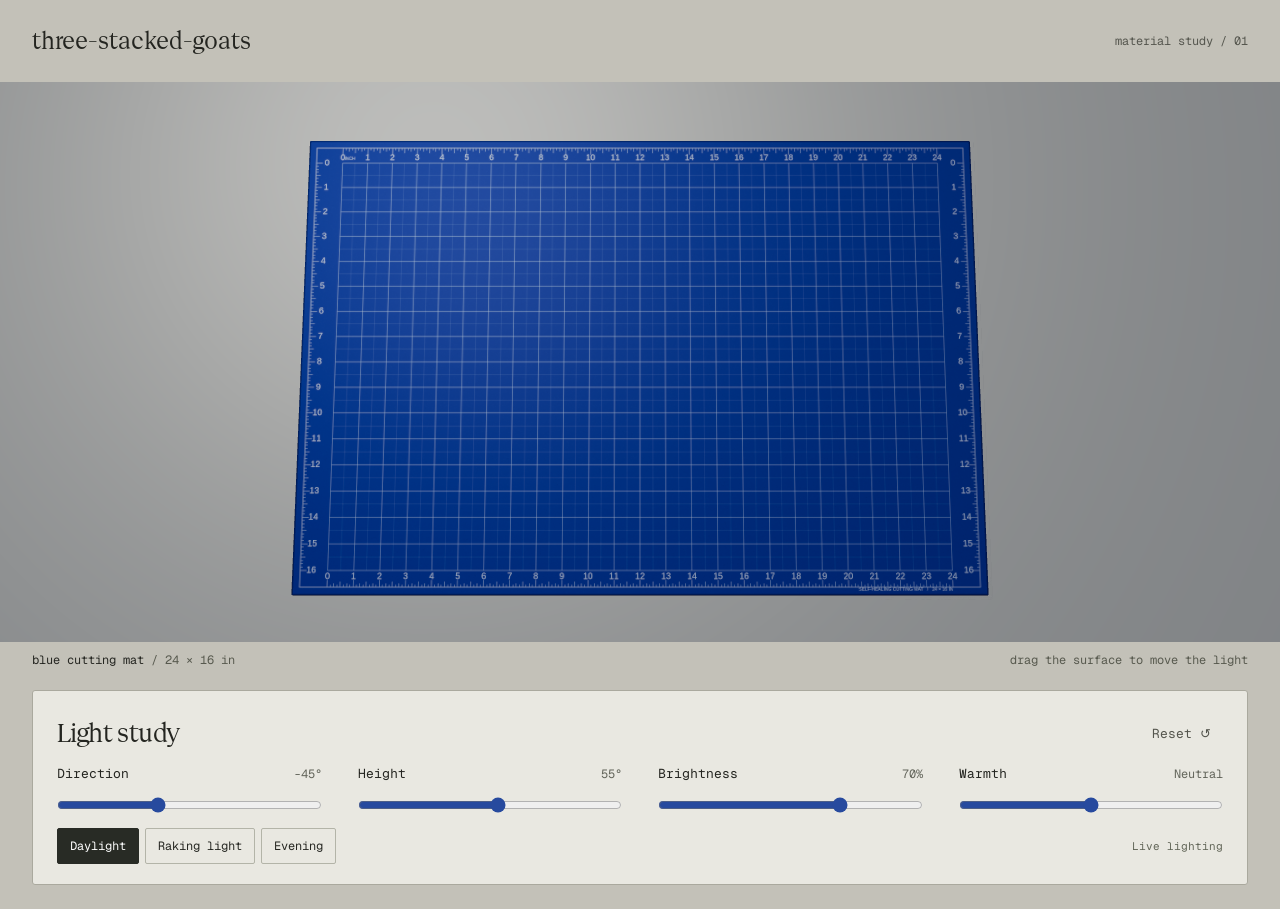
==== mat/index.html @ bf4107d7 "Add horizontal cutting mat with interactive Three.js lighting" ====
<!doctype html><html lang="en"><head><meta charset="utf-8"><meta name="viewport" content="width=device-width,initial-scale=1"><meta name="theme-color" content="#c3c1b8"><title>Cutting mat — light study</title><link rel="stylesheet" href="./mat.css"><script type="importmap">{"imports":{"three":"../assets/three.module.js"}}</script><script type="module" src="./mat.js"></script></head><body><main><header><a href="../">three-stacked-goats</a><span>material study / 01</span></header><div id="stage" aria-label="Landscape blue cutting mat. Drag to move the light." role="img"><p id="loading" role="status">Preparing the work surface…</p></div><div class="caption"><span>blue cutting mat <span class="muted">/ 24 × 16 in</span></span><span class="muted">drag the surface to move the light</span></div><section class="lighting" aria-label="Lighting controls"><div class="panel-heading"><h1>Light study</h1><button id="reset" type="button">Reset ↺</button></div><div class="controls"><label>Direction <output id="direction-value">−45°</output><input id="direction" type="range" min="-180" max="180" value="-45"></label><label>Height <output id="height-value">55°</output><input id="height" type="range" min="15" max="90" value="55"></label><label>Brightness <output id="power-value">70%</output><input id="power" type="range" min="0" max="100" value="70"></label><label>Warmth <output id="warmth-value">Neutral</output><input id="warmth" type="range" min="-100" max="100" value="0"></label></div><div class="presets" role="group" aria-label="Lighting presets"><button data-preset="daylight" aria-pressed="true">Daylight</button><button data-preset="raking" aria-pressed="false">Raking light</button><button data-preset="evening" aria-pressed="false">Evening</button><span id="status" role="status">Live lighting</span></div></section></main></body></html>
---- mat/mat.css ----
@font-face{font-family:GeistMono;src:url('../assets/geist-mono.woff2')}@font-face{font-family:GeistSerif;src:url('../assets/geist-serif-regular.woff2')}*{box-sizing:border-box}body{margin:0;background:#c3c1b8;color:#242520;font-family:GeistMono,monospace;font-size:13px}main{min-height:100svh;display:flex;flex-direction:column}header{padding:26px 32px;display:flex;justify-content:space-between;align-items:center}header a{font-family:GeistSerif,serif;font-size:23px;color:inherit;text-decoration:none}header>span{color:#55564e;font-size:12px}#stage{height:calc(100svh - 340px);min-height:360px;width:100%;position:relative;touch-action:none;cursor:grab}#stage:active{cursor:grabbing}canvas{display:block;width:100%;height:100%}#loading{position:absolute;inset:45% 0 auto;text-align:center}.caption{display:flex;justify-content:space-between;padding:10px 32px 22px;font-size:12px}.muted{color:#57594e}.lighting{margin:auto 32px 24px;padding:20px 24px;background:#e9e8e1;border:1px solid #aaa99e;border-radius:3px}.panel-heading{display:flex;justify-content:space-between;align-items:center;margin-bottom:10px}h1{font-family:GeistSerif,serif;font-size:25px;letter-spacing:-.6px;font-weight:400;margin:0}button{font:inherit;cursor:pointer;color:inherit;border:0;background:none;min-height:44px;padding:8px 12px}#reset{color:#55564e}.controls{display:grid;grid-template-columns:repeat(4,1fr);gap:36px}label{display:grid;grid-template-columns:1fr auto;align-items:center;gap:8px}output{color:#63655b;font-size:12px}input{grid-column:1/-1;width:100%;height:30px;margin:0;accent-color:#274a9e;cursor:ew-resize}.presets{display:flex;align-items:center;gap:6px;margin-top:8px}.presets button{border:1px solid #b3b4a8;border-radius:2px;min-height:36px;font-size:12px}.presets button[aria-pressed=true]{background:#282b25;color:#fff;border-color:#282b25}#status{margin-left:auto;font-size:11px;color:#606456}button:focus-visible,input:focus-visible,a:focus-visible{outline:2px solid #274a9e;outline-offset:4px}@media(min-width:1600px){.lighting{width:1100px;align-self:center}.caption{padding-inline:7vw}}@media(max-width:700px){header{padding:20px}header a{font-size:19px}header>span{font-size:10px}#stage{height:43svh;min-height:260px}.caption{padding:5px 20px 22px;font-size:10px}.caption>span:last-child{display:none}.lighting{margin:0 16px 20px;padding:18px}.controls{grid-template-columns:1fr 1fr;gap:12px 24px}.presets{flex-wrap:wrap}#status{display:none}h1{font-size:23px}}
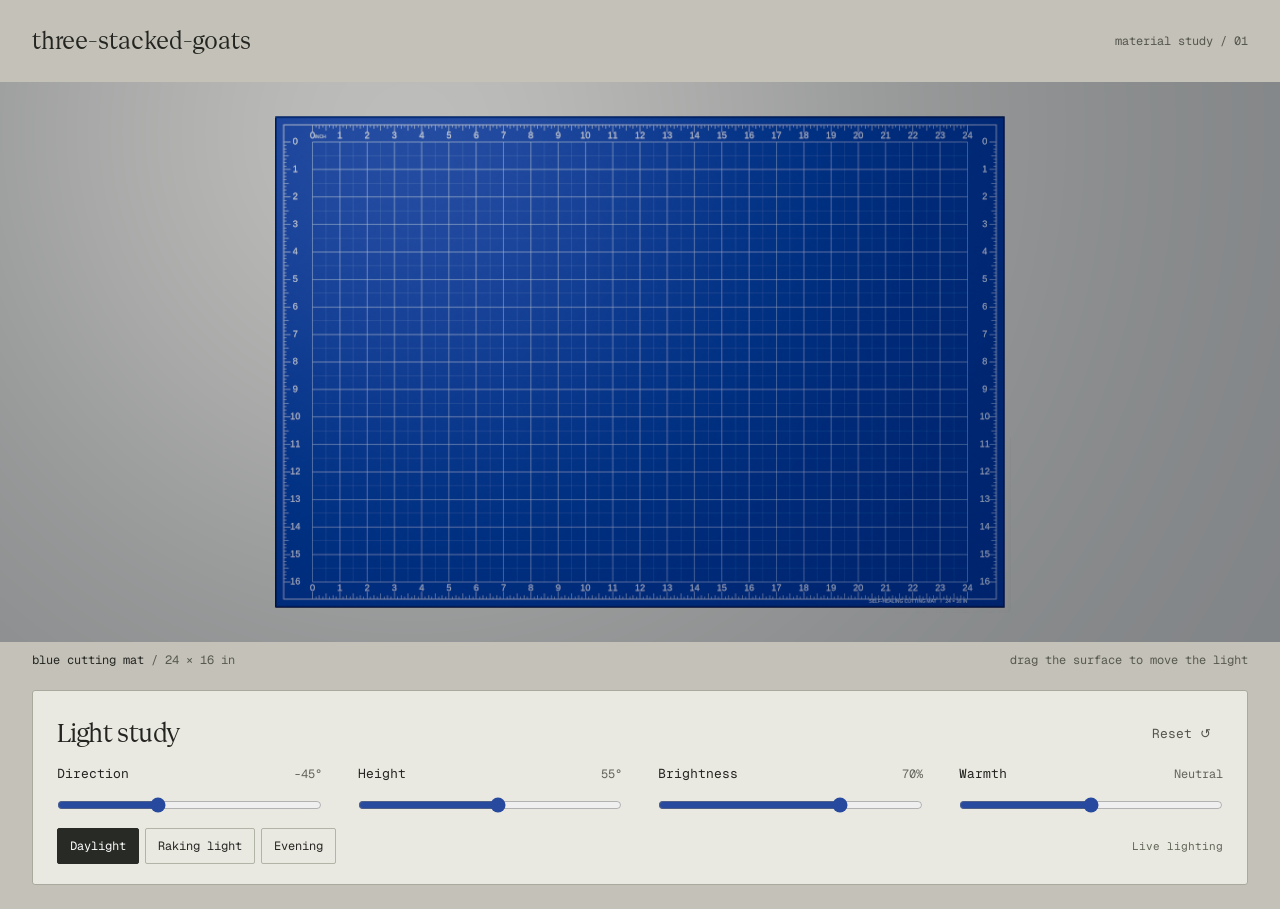
==== commit 28819530: "Show cutting mat straight-on with orthographic camera" ====
--- a/mat/index.html
+++ b/mat/index.html
@@ -1 +1 @@
-<!doctype html><html lang="en"><head><meta charset="utf-8"><meta name="viewport" content="width=device-width,initial-scale=1"><meta name="theme-color" content="#c3c1b8"><title>Cutting mat — light study</title><link rel="stylesheet" href="./mat.css"><script type="importmap">{"imports":{"three":"../assets/three.module.js"}}</script><script type="module" src="./mat.js"></script></head><body><main><header><a href="../">three-stacked-goats</a><span>material study / 01</span></header><div id="stage" aria-label="Landscape blue cutting mat. Drag to move the light." role="img"><p id="loading" role="status">Preparing the work surface…</p></div><div class="caption"><span>blue cutting mat <span class="muted">/ 24 × 16 in</span></span><span class="muted">drag the surface to move the light</span></div><section class="lighting" aria-label="Lighting controls"><div class="panel-heading"><h1>Light study</h1><button id="reset" type="button">Reset ↺</button></div><div class="controls"><label>Direction <output id="direction-value">−45°</output><input id="direction" type="range" min="-180" max="180" value="-45"></label><label>Height <output id="height-value">55°</output><input id="height" type="range" min="15" max="90" value="55"></label><label>Brightness <output id="power-value">70%</output><input id="power" type="range" min="0" max="100" value="70"></label><label>Warmth <output id="warmth-value">Neutral</output><input id="warmth" type="range" min="-100" max="100" value="0"></label></div><div class="presets" role="group" aria-label="Lighting presets"><button data-preset="daylight" aria-pressed="true">Daylight</button><button data-preset="raking" aria-pressed="false">Raking light</button><button data-preset="evening" aria-pressed="false">Evening</button><span id="status" role="status">Live lighting</span></div></section></main></body></html>
+<!doctype html><html lang="en"><head><meta charset="utf-8"><meta name="viewport" content="width=device-width,initial-scale=1"><meta name="theme-color" content="#c3c1b8"><title>Cutting mat — light study</title><link rel="stylesheet" href="./mat.css"><script type="importmap">{"imports":{"three":"../assets/three.module.js"}}</script><script type="module" src="./mat.js?v=2"></script></head><body><main><header><a href="../">three-stacked-goats</a><span>material study / 01</span></header><div id="stage" aria-label="Landscape blue cutting mat. Drag to move the light." role="img"><p id="loading" role="status">Preparing the work surface…</p></div><div class="caption"><span>blue cutting mat <span class="muted">/ 24 × 16 in</span></span><span class="muted">drag the surface to move the light</span></div><section class="lighting" aria-label="Lighting controls"><div class="panel-heading"><h1>Light study</h1><button id="reset" type="button">Reset ↺</button></div><div class="controls"><label>Direction <output id="direction-value">−45°</output><input id="direction" type="range" min="-180" max="180" value="-45"></label><label>Height <output id="height-value">55°</output><input id="height" type="range" min="15" max="90" value="55"></label><label>Brightness <output id="power-value">70%</output><input id="power" type="range" min="0" max="100" value="70"></label><label>Warmth <output id="warmth-value">Neutral</output><input id="warmth" type="range" min="-100" max="100" value="0"></label></div><div class="presets" role="group" aria-label="Lighting presets"><button data-preset="daylight" aria-pressed="true">Daylight</button><button data-preset="raking" aria-pressed="false">Raking light</button><button data-preset="evening" aria-pressed="false">Evening</button><span id="status" role="status">Live lighting</span></div></section></main></body></html>
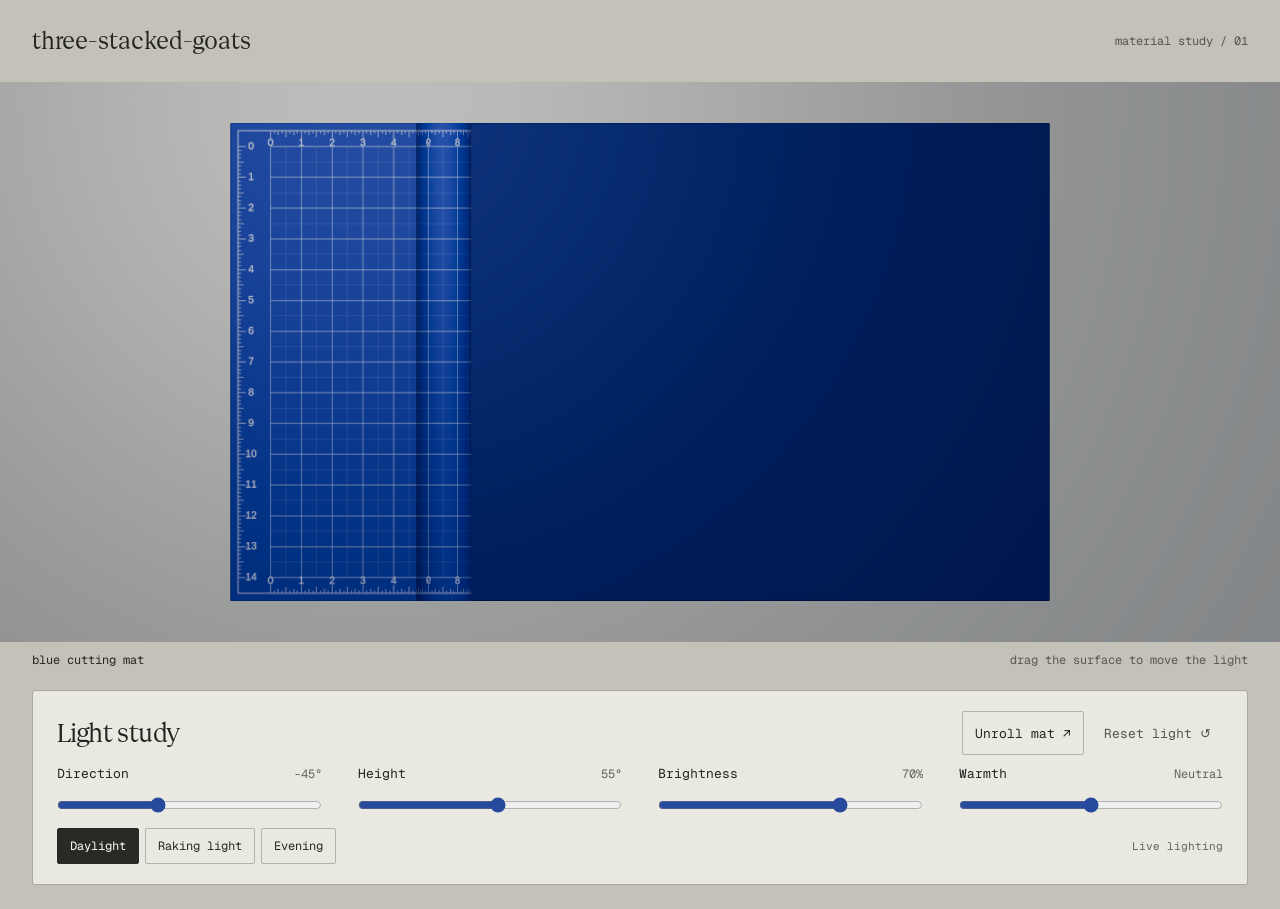
==== commit 6d3da135: "Resize mat to 24 by 14 and animate a physical unroll" ====
--- a/mat/index.html
+++ b/mat/index.html
@@ -1 +1 @@
-<!doctype html><html lang="en"><head><meta charset="utf-8"><meta name="viewport" content="width=device-width,initial-scale=1"><meta name="theme-color" content="#c3c1b8"><title>Cutting mat — light study</title><link rel="stylesheet" href="./mat.css"><script type="importmap">{"imports":{"three":"../assets/three.module.js"}}</script><script type="module" src="./mat.js?v=2"></script></head><body><main><header><a href="../">three-stacked-goats</a><span>material study / 01</span></header><div id="stage" aria-label="Landscape blue cutting mat. Drag to move the light." role="img"><p id="loading" role="status">Preparing the work surface…</p></div><div class="caption"><span>blue cutting mat <span class="muted">/ 24 × 16 in</span></span><span class="muted">drag the surface to move the light</span></div><section class="lighting" aria-label="Lighting controls"><div class="panel-heading"><h1>Light study</h1><button id="reset" type="button">Reset ↺</button></div><div class="controls"><label>Direction <output id="direction-value">−45°</output><input id="direction" type="range" min="-180" max="180" value="-45"></label><label>Height <output id="height-value">55°</output><input id="height" type="range" min="15" max="90" value="55"></label><label>Brightness <output id="power-value">70%</output><input id="power" type="range" min="0" max="100" value="70"></label><label>Warmth <output id="warmth-value">Neutral</output><input id="warmth" type="range" min="-100" max="100" value="0"></label></div><div class="presets" role="group" aria-label="Lighting presets"><button data-preset="daylight" aria-pressed="true">Daylight</button><button data-preset="raking" aria-pressed="false">Raking light</button><button data-preset="evening" aria-pressed="false">Evening</button><span id="status" role="status">Live lighting</span></div></section></main></body></html>
+<!doctype html><html lang="en"><head><meta charset="utf-8"><meta name="viewport" content="width=device-width,initial-scale=1"><meta name="theme-color" content="#c3c1b8"><title>Cutting mat — light study</title><link rel="stylesheet" href="./mat.css?v=2"><script type="importmap">{"imports":{"three":"../assets/three.module.js"}}</script><script type="module" src="./mat.js?v=3"></script></head><body><main><header><a href="../">three-stacked-goats</a><span>material study / 01</span></header><div id="stage" aria-label="Landscape blue cutting mat. Drag to move the light." role="img"><p id="loading" role="status">Preparing the work surface…</p></div><div class="caption"><span>blue cutting mat </span><span class="muted">drag the surface to move the light</span></div><section class="lighting" aria-label="Lighting controls"><div class="panel-heading"><h1>Light study</h1><div><button id="rollout" type="button">Unroll mat ↗</button><button id="reset" type="button">Reset light ↺</button></div></div><div class="controls"><label>Direction <output id="direction-value">−45°</output><input id="direction" type="range" min="-180" max="180" value="-45"></label><label>Height <output id="height-value">55°</output><input id="height" type="range" min="15" max="90" value="55"></label><label>Brightness <output id="power-value">70%</output><input id="power" type="range" min="0" max="100" value="70"></label><label>Warmth <output id="warmth-value">Neutral</output><input id="warmth" type="range" min="-100" max="100" value="0"></label></div><div class="presets" role="group" aria-label="Lighting presets"><button data-preset="daylight" aria-pressed="true">Daylight</button><button data-preset="raking" aria-pressed="false">Raking light</button><button data-preset="evening" aria-pressed="false">Evening</button><span id="status" role="status">Live lighting</span></div></section></main></body></html>
--- a/mat/mat.css
+++ b/mat/mat.css
@@ -1 +1,3 @@
 @font-face{font-family:GeistMono;src:url('../assets/geist-mono.woff2')}@font-face{font-family:GeistSerif;src:url('../assets/geist-serif-regular.woff2')}*{box-sizing:border-box}body{margin:0;background:#c3c1b8;color:#242520;font-family:GeistMono,monospace;font-size:13px}main{min-height:100svh;display:flex;flex-direction:column}header{padding:26px 32px;display:flex;justify-content:space-between;align-items:center}header a{font-family:GeistSerif,serif;font-size:23px;color:inherit;text-decoration:none}header>span{color:#55564e;font-size:12px}#stage{height:calc(100svh - 340px);min-height:360px;width:100%;position:relative;touch-action:none;cursor:grab}#stage:active{cursor:grabbing}canvas{display:block;width:100%;height:100%}#loading{position:absolute;inset:45% 0 auto;text-align:center}.caption{display:flex;justify-content:space-between;padding:10px 32px 22px;font-size:12px}.muted{color:#57594e}.lighting{margin:auto 32px 24px;padding:20px 24px;background:#e9e8e1;border:1px solid #aaa99e;border-radius:3px}.panel-heading{display:flex;justify-content:space-between;align-items:center;margin-bottom:10px}h1{font-family:GeistSerif,serif;font-size:25px;letter-spacing:-.6px;font-weight:400;margin:0}button{font:inherit;cursor:pointer;color:inherit;border:0;background:none;min-height:44px;padding:8px 12px}#reset{color:#55564e}.controls{display:grid;grid-template-columns:repeat(4,1fr);gap:36px}label{display:grid;grid-template-columns:1fr auto;align-items:center;gap:8px}output{color:#63655b;font-size:12px}input{grid-column:1/-1;width:100%;height:30px;margin:0;accent-color:#274a9e;cursor:ew-resize}.presets{display:flex;align-items:center;gap:6px;margin-top:8px}.presets button{border:1px solid #b3b4a8;border-radius:2px;min-height:36px;font-size:12px}.presets button[aria-pressed=true]{background:#282b25;color:#fff;border-color:#282b25}#status{margin-left:auto;font-size:11px;color:#606456}button:focus-visible,input:focus-visible,a:focus-visible{outline:2px solid #274a9e;outline-offset:4px}@media(min-width:1600px){.lighting{width:1100px;align-self:center}.caption{padding-inline:7vw}}@media(max-width:700px){header{padding:20px}header a{font-size:19px}header>span{font-size:10px}#stage{height:43svh;min-height:260px}.caption{padding:5px 20px 22px;font-size:10px}.caption>span:last-child{display:none}.lighting{margin:0 16px 20px;padding:18px}.controls{grid-template-columns:1fr 1fr;gap:12px 24px}.presets{flex-wrap:wrap}#status{display:none}h1{font-size:23px}}
+
+#rollout{border:1px solid #b3b4a8;border-radius:2px;margin-right:8px}button:disabled{opacity:.5;cursor:default}
